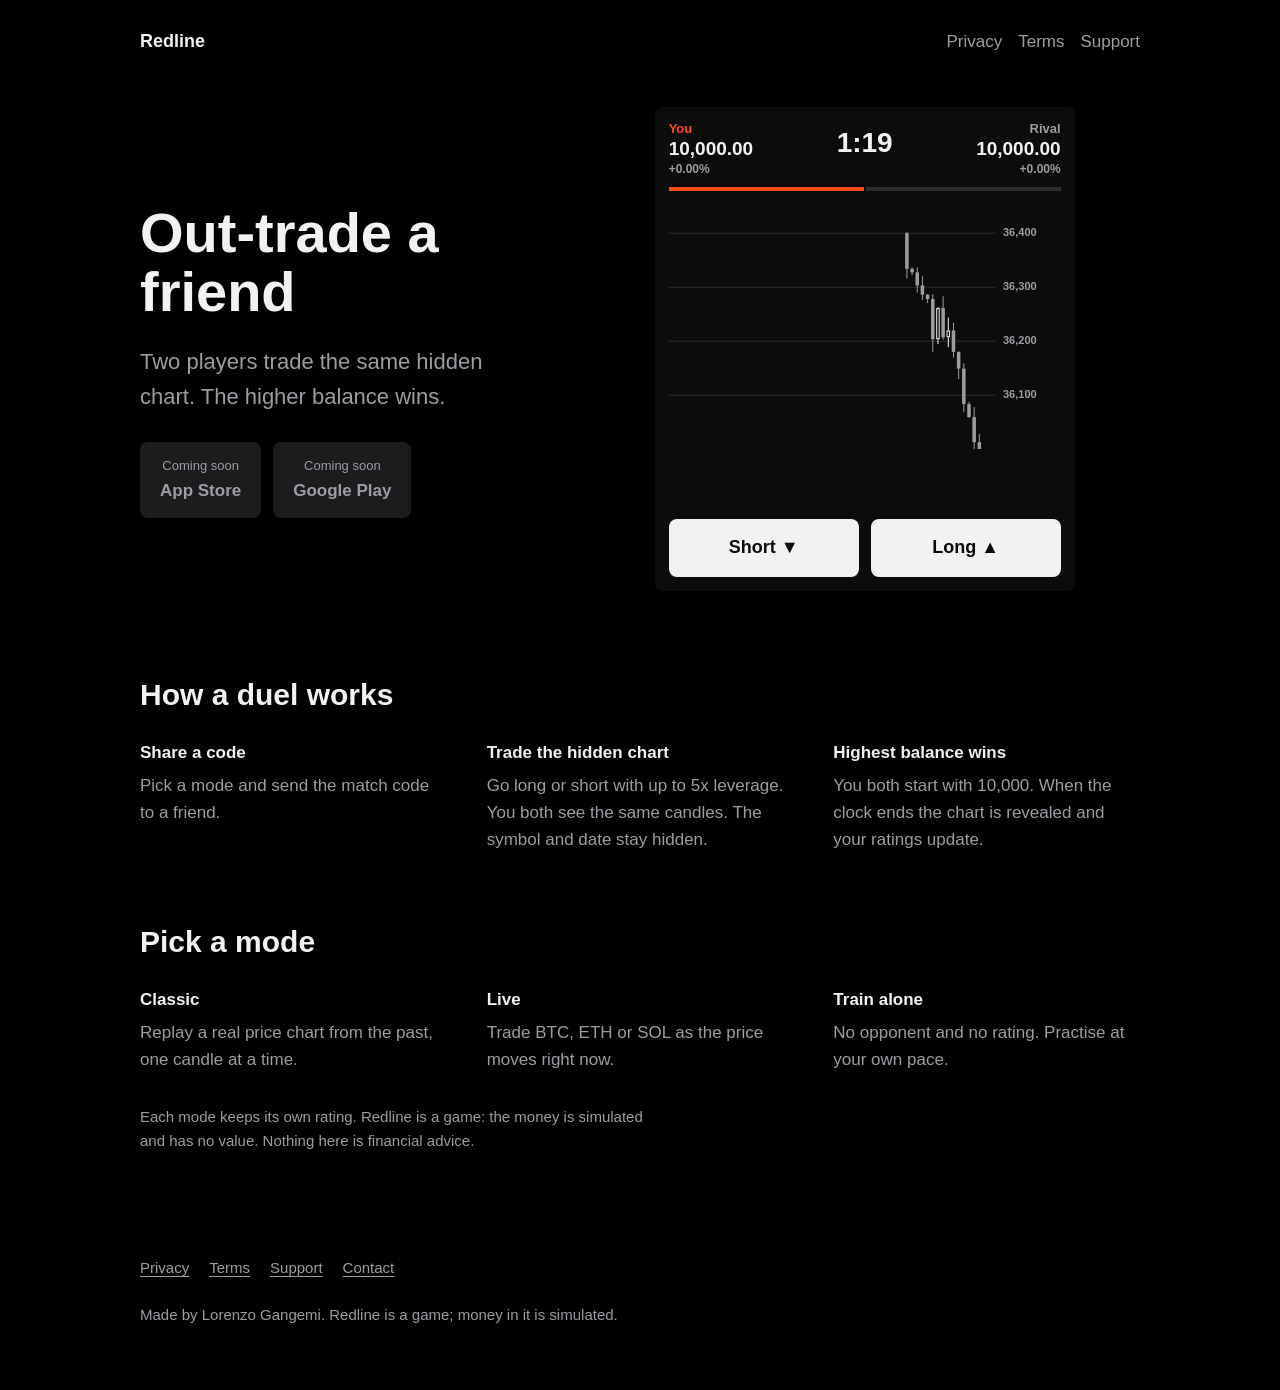
==== index.html @ 03596ced "Redline landing and legal pages Co-Authored-By: Claude Sonnet 5.5 <noreply@anthropic.com>" ====
<!doctype html>
<html lang="en">
<head>
<meta charset="utf-8">
<meta name="viewport" content="width=device-width, initial-scale=1">
<title>Redline: Trading Duels</title>
<meta name="description" content="Two players trade the same hidden chart. Higher balance wins.">
<meta name="theme-color" content="#000000">
<link rel="canonical" href="https://redline.lorenzogangemi.com/">
<link rel="icon" href="favicon.svg" type="image/svg+xml">
<link rel="stylesheet" href="style.css">
<meta property="og:type" content="website">
<meta property="og:site_name" content="Redline">
<meta property="og:title" content="Redline: Trading Duels">
<meta property="og:description" content="Two players trade the same hidden chart. Higher balance wins.">
<meta property="og:url" content="https://redline.lorenzogangemi.com/">
<meta name="twitter:card" content="summary">
</head>
<body class="home">
<header><div class="wrap"><a class="brand" href="./">Redline</a><nav aria-label="Main"><a href="privacy/">Privacy</a><a href="terms/">Terms</a><a href="support/">Support</a></nav></div></header>
<main>
<section class="hero wide">
<div class="copy">
<h1>Out-trade a friend</h1>
<p class="lead">Two players trade the same hidden chart. The higher balance wins.</p>
<div class="stores" role="group" aria-label="Download">
<button type="button" disabled aria-disabled="true"><small>Coming soon</small>App Store</button>
<button type="button" disabled aria-disabled="true"><small>Coming soon</small>Google Play</button>
</div>
</div>
<div class="app" role="img" aria-label="The Redline match screen: you and your rival trade the same chart, buy and sell, and your balances update after each trade">
<div class="hud" aria-hidden="true">
<div class="side"><span class="name you">You</span><b class="num" id="n-you">10,000.00</b><span class="pct" id="p-you">+0.00%</span></div>
<div class="clk" id="clk">1:30</div>
<div class="side them"><span class="name">Rival</span><b class="num" id="n-rival">10,000.00</b><span class="pct" id="p-rival">+0.00%</span></div>
</div>
<div class="lean" aria-hidden="true"><i id="lean"></i><u></u></div>
<canvas id="chart" aria-hidden="true"></canvas>
<div class="slot" aria-hidden="true"><div class="card" id="card"><div class="info"><span id="card-name">Long 3x</span><b id="card-pnl">+0.00</b></div><span class="close">Close</span></div></div>
<div class="btns" aria-hidden="true"><span class="btn" id="btn-short">Short ▼</span><span class="btn" id="btn-long">Long ▲</span></div>
</div>
</section>

<section class="wide flow">
<h2>How a duel works</h2>
<div class="cols">
<div><h3>Share a code</h3><p>Pick a mode and send the match code to a friend.</p></div>
<div><h3>Trade the hidden chart</h3><p>Go long or short with up to 5x leverage. You both see the same candles. The symbol and date stay hidden.</p></div>
<div><h3>Highest balance wins</h3><p>You both start with 10,000. When the clock ends the chart is revealed and your ratings update.</p></div>
</div>
</section>

<section class="wide flow">
<h2>Pick a mode</h2>
<div class="cols">
<div><h3>Classic</h3><p>Replay a real price chart from the past, one candle at a time.</p></div>
<div><h3>Live</h3><p>Trade BTC, ETH or SOL as the price moves right now.</p></div>
<div><h3>Train alone</h3><p>No opponent and no rating. Practise at your own pace.</p></div>
</div>
<p class="dim note">Each mode keeps its own rating. Redline is a game: the money is simulated and has no value. Nothing here is financial advice.</p>
</section>
</main>
<footer><div class="wrap"><a href="privacy/">Privacy</a><a href="terms/">Terms</a><a href="support/">Support</a><a href="mailto:lorenzo.gangemi.developer@gmail.com">Contact</a><p>Made by Lorenzo Gangemi. Redline is a game; money in it is simulated.</p></div></footer>
<script src="duel.js"></script>
</body>
</html>
---- style.css ----
:root { color-scheme: dark; --bg: #000; --panel: #1c1c1e; --text: #f2f2f2; --dim: #9c9ca3; --accent: #ff4a1c; }
* { box-sizing: border-box; }
html { -webkit-text-size-adjust: 100%; }
body { margin: 0; background: var(--bg); color: var(--text); font: 17px/1.6 -apple-system, BlinkMacSystemFont, "Segoe UI", Roboto, "Helvetica Neue", sans-serif; }
.wrap { max-width: 720px; margin: 0 auto; padding: 0 20px; }
header .wrap { display: flex; justify-content: space-between; align-items: center; padding-top: 20px; padding-bottom: 20px; gap: 16px; }
header .brand { font-weight: 800; color: var(--text); text-decoration: none; font-size: 18px; }
nav a { color: var(--dim); text-decoration: none; margin-left: 16px; padding: 8px 0; display: inline-block; }
nav a:hover { color: var(--text); }
main { padding-bottom: 48px; }
h1 { font-size: clamp(34px, 8vw, 56px); line-height: 1.05; margin: 40px 0 16px; font-weight: 800; }
h2 { font-size: 22px; margin: 40px 0 8px; font-weight: 700; }
p, li { max-width: 62ch; }
.lead { font-size: clamp(19px, 3.4vw, 22px); color: var(--dim); max-width: 36ch; }
.dim { color: var(--dim); }
a { color: var(--accent); text-underline-offset: 3px; }
a:focus-visible, button:focus-visible { outline: 3px solid var(--text); outline-offset: 3px; border-radius: 4px; }
.steps { list-style: none; padding: 0; counter-reset: s; }
.steps li { counter-increment: s; padding-left: 40px; position: relative; margin: 0 0 16px; }
.steps li::before { content: counter(s); position: absolute; left: 0; color: var(--accent); font-weight: 800; font-variant-numeric: tabular-nums; }
.stores { display: flex; flex-wrap: wrap; gap: 12px; margin: 28px 0 0; }
.stores button { font: inherit; font-weight: 700; color: var(--dim); background: var(--panel); border: 0; border-radius: 8px; padding: 14px 20px; min-height: 52px; cursor: not-allowed; }
.stores small { display: block; font-weight: 400; font-size: 13px; }
details { background: var(--panel); border-radius: 8px; padding: 14px 16px; margin: 0 0 10px; }
summary { cursor: pointer; font-weight: 700; }
summary:focus-visible { outline: 3px solid var(--text); outline-offset: 3px; }
details p { margin: 10px 0 0; }
mark { background: none; color: var(--accent); font-weight: 700; }
footer { color: var(--dim); font-size: 15px; padding: 24px 0 48px; }
footer a { color: var(--dim); margin-right: 20px; display: inline-block; padding: 8px 0; }
footer a:hover { color: var(--text); }
@media (prefers-reduced-motion: no-preference) { html { scroll-behavior: smooth; } }

/* Landing page */
.wide { max-width: 1040px; margin: 0 auto; padding: 0 20px; }
.hero { display: grid; gap: 40px; padding-top: 24px; padding-bottom: 24px; align-items: center; }
.hero h1 { margin-top: 24px; }
.flow { padding-top: 56px; padding-bottom: 8px; }
.flow h2 { font-size: clamp(24px, 4vw, 30px); margin: 0 0 20px; }
.cols { display: grid; gap: 28px; }
.cols h3 { font-size: 17px; margin: 0 0 6px; }
.cols p { margin: 0; color: var(--dim); }
.note { margin-top: 32px; font-size: 15px; }
.match { background: var(--panel); border-radius: 8px; padding: 18px; }
.scores { display: flex; justify-content: space-between; gap: 16px; margin-bottom: 14px; }
.scores .right { text-align: right; }
.who { display: block; color: var(--dim); font-size: 13px; font-weight: 600; }
.who.you { color: var(--accent); }
.bal { display: block; font-size: clamp(20px, 3.4vw, 28px); font-weight: 800; font-variant-numeric: tabular-nums; line-height: 1.2; }
.bal.you { color: var(--accent); }
.lead-bar { height: 6px; background: #2e2e31; border-radius: 3px; overflow: hidden; display: flex; margin-bottom: 16px; }
.lead-bar i { display: block; width: 50%; background: var(--accent); }
.match svg { display: block; width: 100%; height: auto; aspect-ratio: 12 / 5; }
.candles path { fill: none; stroke-width: 1.4; }
.candles .u { stroke: var(--text); fill: var(--text); }
.candles .d { stroke: var(--dim); fill: var(--dim); }
.candles path.u, .candles path.d { fill: none; }
.entry { stroke: var(--accent); stroke-width: 1.5; stroke-dasharray: 5 5; fill: none; }
.clock { display: flex; justify-content: space-between; margin-top: 12px; color: var(--dim); font-size: 13px; font-weight: 600; font-variant-numeric: tabular-nums; }
.clock span:first-child { color: var(--accent); }
@media (min-width: 860px) {
  .hero { grid-template-columns: 5fr 7fr; gap: 56px; }
  .cols { grid-template-columns: repeat(3, 1fr); gap: 40px; }
}
.home .wrap { max-width: 1040px; }

.delta { color: var(--dim); font-weight: 600; font-variant-numeric: tabular-nums; margin-left: 6px; }
.mk { fill: var(--accent); }
.clock span:first-child.flat, #pos.flat { color: var(--dim); }

/* Match screen copy: tokens from lib/ui.dart (C.bg, C.panel, C.line, C.text, C.dim, C.accent) */
.app { background: #0c0c0d; border-radius: 8px; padding: 8px 14px 14px; max-width: 420px; width: 100%; margin: 0 auto; }
.hud { display: grid; grid-template-columns: 1fr auto 1fr; align-items: start; padding-top: 6px; }
.side .name { display: block; font-size: 13px; font-weight: 600; line-height: 1.2; color: var(--dim); }
.side .name.you { color: var(--accent); }
.side .num { display: block; margin-top: 2px; font-size: 19px; font-weight: 800; line-height: 1.1; font-variant-numeric: tabular-nums; color: var(--text); }
.side .pct { display: block; font-size: 12px; font-weight: 600; color: var(--dim); font-variant-numeric: tabular-nums; }
.side.them { text-align: right; }
.clk { height: 44px; display: grid; place-items: center; padding: 0 8px; font-size: 28px; font-weight: 600; font-variant-numeric: tabular-nums; line-height: 1; }
.clk.end { font-size: 40px; font-weight: 900; }
.lean { position: relative; height: 4px; background: #2e2e31; margin: 8px 0; }
.lean i { display: block; height: 100%; width: 50%; background: var(--accent); }
.lean u { position: absolute; left: 50%; top: 0; width: 2px; height: 4px; margin-left: -1px; background: #0c0c0d; }
#chart { display: block; width: 100%; height: 250px; }
.slot { height: 62px; padding: 4px 0; }
.card { display: flex; align-items: center; justify-content: space-between; height: 54px; background: var(--panel); border-radius: 8px; transition: transform 90ms; }
.card .info { padding: 0 8px 0 12px; display: flex; flex-direction: column; gap: 3px; }
.card .info span { font-size: 12px; font-weight: 600; color: var(--dim); line-height: 1.2; }
.card .info b { font-size: 15px; font-weight: 800; line-height: 1.1; font-variant-numeric: tabular-nums; }
.card .close { width: 60px; text-align: center; font-size: 13px; font-weight: 700; }
.btns { display: grid; grid-template-columns: 1fr 1fr; gap: 12px; margin-top: 8px; }
.btn { display: grid; place-items: center; height: 58px; border-radius: 8px; background: var(--text); color: #0c0c0d; font-size: 18px; font-weight: 700; transition: transform 90ms; }
.btn.down, .card.down { transform: scale(.94); }
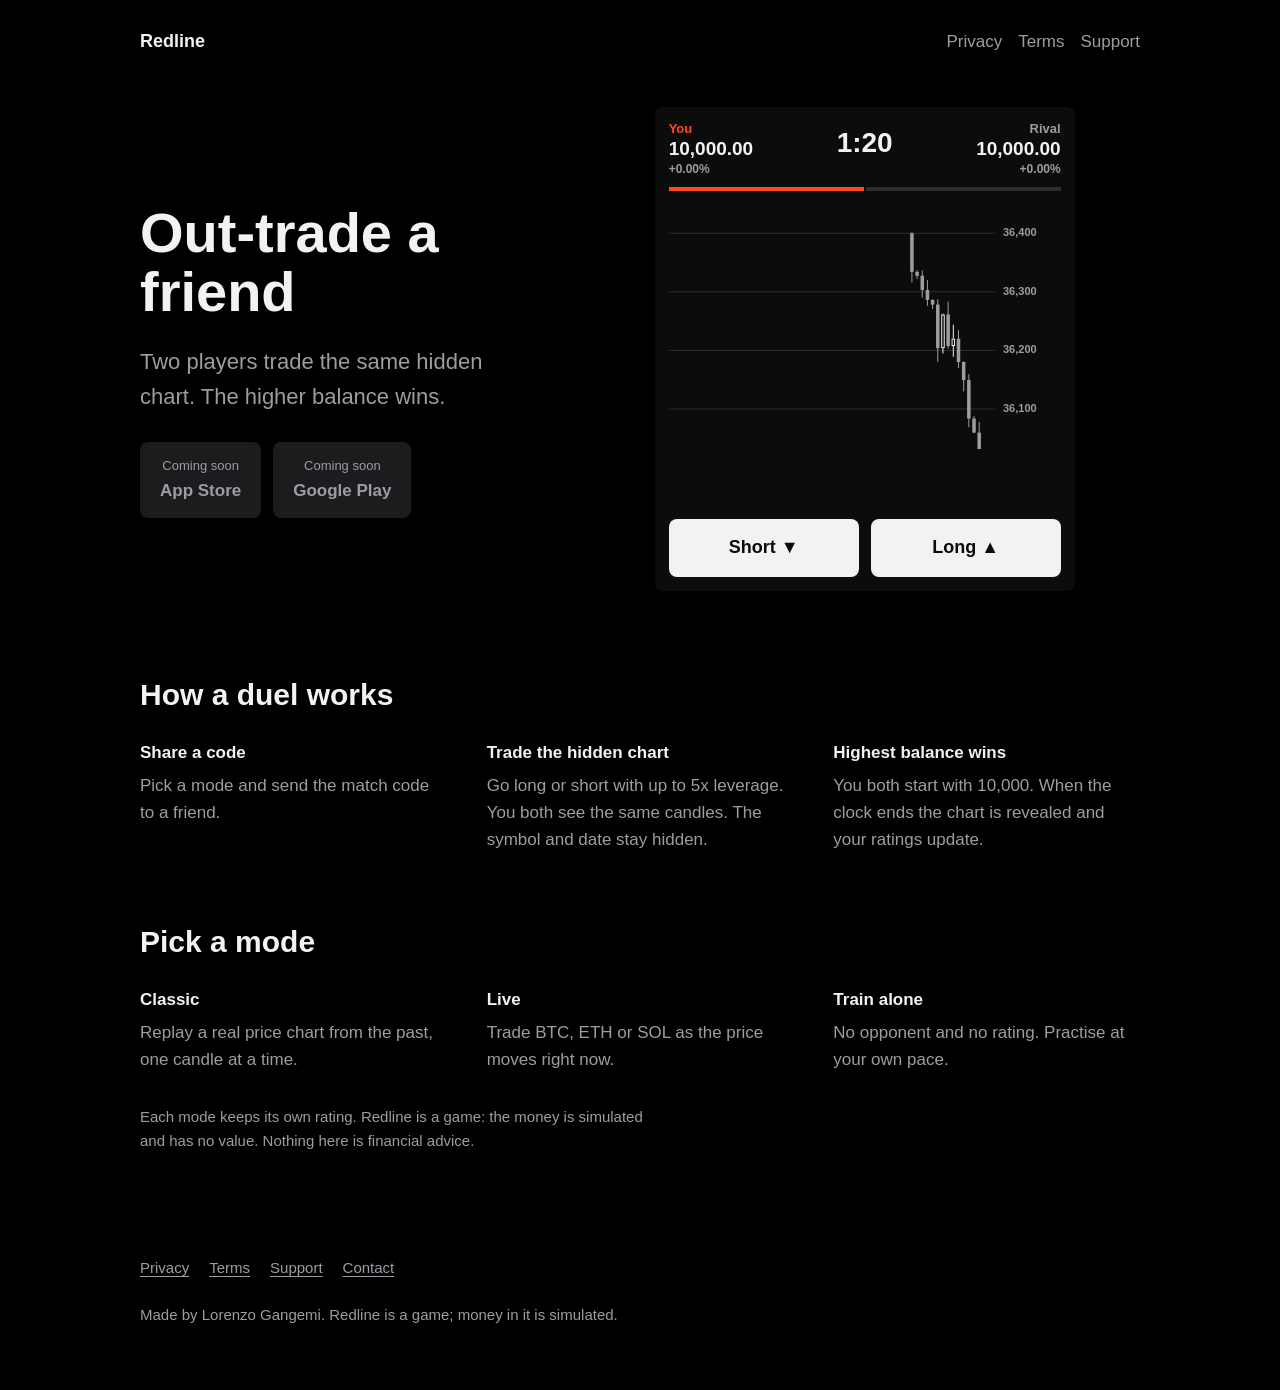
==== commit 7c6e86c7: "Add icons and social preview image Co-Authored-By: Claude Sonnet 5.5 <noreply@anthropic.com>" ====
--- a/index.html
+++ b/index.html
@@ -8,13 +8,19 @@
 <meta name="theme-color" content="#000000">
 <link rel="canonical" href="https://redline.lorenzogangemi.com/">
 <link rel="icon" href="favicon.svg" type="image/svg+xml">
+<link rel="icon" href="favicon-32.png" type="image/png" sizes="32x32">
+<link rel="apple-touch-icon" href="apple-touch-icon.png">
 <link rel="stylesheet" href="style.css">
 <meta property="og:type" content="website">
 <meta property="og:site_name" content="Redline">
 <meta property="og:title" content="Redline: Trading Duels">
 <meta property="og:description" content="Two players trade the same hidden chart. Higher balance wins.">
 <meta property="og:url" content="https://redline.lorenzogangemi.com/">
-<meta name="twitter:card" content="summary">
+<meta property="og:image" content="https://redline.lorenzogangemi.com/og.png">
+<meta property="og:image:width" content="1200">
+<meta property="og:image:height" content="630">
+<meta name="twitter:card" content="summary_large_image">
+<meta name="twitter:image" content="https://redline.lorenzogangemi.com/og.png">
 </head>
 <body class="home">
 <header><div class="wrap"><a class="brand" href="./">Redline</a><nav aria-label="Main"><a href="privacy/">Privacy</a><a href="terms/">Terms</a><a href="support/">Support</a></nav></div></header>
